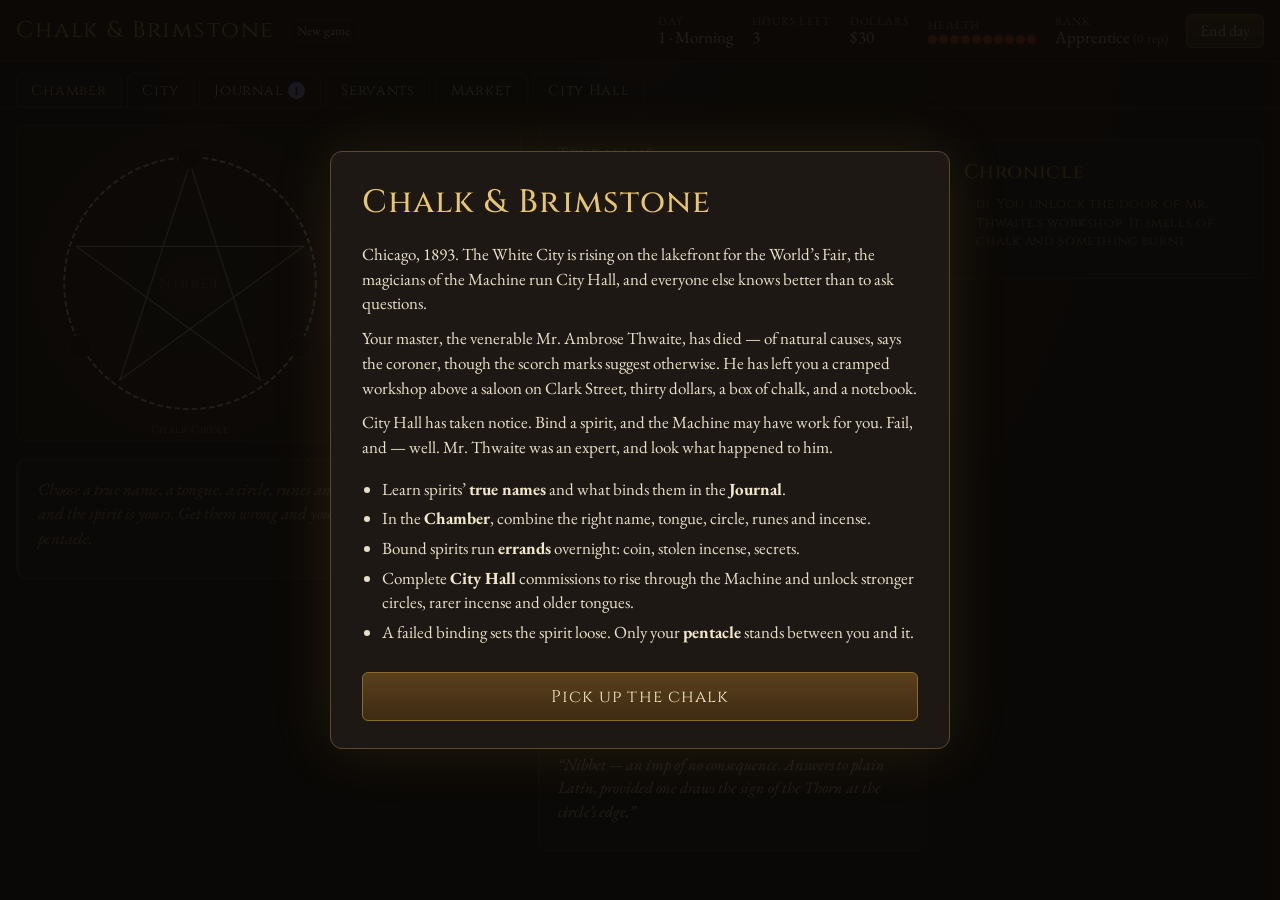
==== index.html @ 0487d66a "Initial version of Chalk & Brimstone Browser summoning game inspired by the Bartimaeus trilogy, set " ====
<!doctype html>
<html lang="en">
<head>
  <meta charset="utf-8">
  <meta name="viewport" content="width=device-width, initial-scale=1">
  <title>Chalk &amp; Brimstone</title>
  <link rel="preconnect" href="https://fonts.googleapis.com">
  <link rel="preconnect" href="https://fonts.gstatic.com" crossorigin>
  <link href="https://fonts.googleapis.com/css2?family=Cinzel:wght@500;700&family=EB+Garamond:ital,wght@0,400;0,600;1,400&family=Noto+Sans+Runic&display=swap" rel="stylesheet">
  <link rel="stylesheet" href="css/style.css">
</head>
<body>
  <header class="topbar">
    <div class="brand">
      <span class="title">Chalk &amp; Brimstone</span>
      <button class="ghost tiny" data-action="new-game">New game</button>
    </div>
    <div class="stats" id="stats"></div>
  </header>

  <nav class="tabs" id="tabs">
    <button data-tab="chamber" data-label="Chamber">Chamber</button>
    <button data-tab="city" data-label="City">City</button>
    <button data-tab="journal" data-label="Journal">Journal</button>
    <button data-tab="servants" data-label="Servants">Servants</button>
    <button data-tab="market" data-label="Market">Market</button>
    <button data-tab="cityhall" data-label="City Hall">City Hall</button>
  </nav>

  <main>
    <section id="view"></section>
    <aside id="log" class="panel"></aside>
  </main>

  <div id="overlay" hidden></div>

  <script src="js/data.js"></script>
  <script src="js/districts.js"></script>
  <script src="js/game.js"></script>
</body>
</html>
---- css/style.css ----
:root {
  --bg: #120f0d;
  --panel: #1d1814;
  --panel-2: #241e19;
  --line: #3a2f25;
  --text: #e9dfc9;
  --muted: #a8998018;
  --dim: #a89980;
  --gold: #c9a24a;
  --gold-hi: #e8c76a;
  --ember: #e0873a;
  --blood: #d0412f;
  --good: #8fbf7a;
  --lore: #b9a6ff;
  --ess: transparent;
  --serif: 'EB Garamond', Georgia, 'Times New Roman', serif;
  --display: 'Cinzel', 'Trajan Pro', Georgia, serif;
  --runic: 'Segoe UI Historic', 'Noto Sans Runic', serif;
}

* { box-sizing: border-box; }

html, body {
  margin: 0;
  background: radial-gradient(ellipse at top, #1f1915 0%, var(--bg) 60%) fixed;
  background-color: var(--bg);
  color: var(--text);
  font-family: var(--serif);
  font-size: 17px;
  line-height: 1.45;
}

h1, h2, h3 { font-family: var(--display); font-weight: 500; letter-spacing: 0.04em; margin: 0 0 0.5em; }
h1 { font-size: 1.9rem; color: var(--gold-hi); }
h2 { font-size: 1.15rem; color: var(--gold); }
h3 { font-size: 0.95rem; color: var(--gold); }
h4 { font-family: var(--display); font-size: 0.8rem; color: var(--dim); margin: 0.8em 0 0.3em; letter-spacing: 0.05em; }
p { margin: 0 0 0.6em; }
small { color: var(--dim); font-size: 0.8em; }
b { color: #f3e7cc; }

.muted { color: var(--dim); }
.small { font-size: 0.9em; }
.warn { color: var(--ember); font-weight: 600; }
.glyph, .rune-glyph { font-family: var(--runic); }

button {
  font-family: var(--serif);
  font-size: 0.95rem;
  color: var(--text);
  background: var(--panel-2);
  border: 1px solid var(--line);
  border-radius: 6px;
  padding: 0.35em 0.8em;
  cursor: pointer;
  transition: border-color 0.15s, background 0.15s;
}
button:hover:not(:disabled) { border-color: var(--gold); }
button:disabled { opacity: 0.4; cursor: not-allowed; }
button.primary { background: linear-gradient(#5a3f1c, #3e2b13); border-color: #8a6a2c; color: #f6e6c0; }
button.primary:hover:not(:disabled) { background: linear-gradient(#6c4c22, #4a3317); }
button.big { width: 100%; padding: 0.7em; font-family: var(--display); letter-spacing: 0.06em; font-size: 1rem; }
button.ghost { background: transparent; }
button.tiny { font-size: 0.75rem; padding: 0.15em 0.6em; }

select {
  font-family: var(--serif);
  font-size: 0.95rem;
  background: var(--panel-2);
  color: var(--text);
  border: 1px solid var(--line);
  border-radius: 6px;
  padding: 0.35em;
  width: 100%;
  margin-top: 0.3em;
}
label { display: block; margin: 0.6em 0; color: var(--dim); font-size: 0.9rem; }

.panel {
  background: var(--panel);
  border: 1px solid var(--line);
  border-radius: 10px;
  padding: 1rem 1.1rem;
}

/* ---------- top bar */

.topbar {
  display: flex;
  flex-wrap: wrap;
  align-items: center;
  justify-content: space-between;
  gap: 0.6rem 1rem;
  padding: 0.8rem 16px;
  border-bottom: 1px solid var(--line);
  background: #17130fdd;
  position: sticky;
  top: 0;
  z-index: 5;
  backdrop-filter: blur(4px);
}
.brand { display: flex; align-items: center; gap: 0.8rem; }
.title { font-family: var(--display); font-size: 1.35rem; color: var(--gold-hi); letter-spacing: 0.08em; }
.stats { display: flex; flex-wrap: wrap; align-items: center; gap: 0.4rem 1.1rem; }
.stat { display: flex; flex-direction: column; line-height: 1.15; }
.stat .k { font-size: 0.68rem; text-transform: uppercase; letter-spacing: 0.08em; color: var(--dim); }
.stat .v { font-size: 1rem; }
.hearts { display: flex; gap: 2px; padding-top: 4px; }
.heart { width: 9px; height: 9px; border-radius: 50%; background: #3a2a24; }
.heart.full { background: var(--blood); box-shadow: 0 0 4px #d0412f88; }

.tabs {
  display: flex;
  gap: 0.3rem;
  padding: 0.6rem 16px 0;
  overflow-x: auto;
  border-bottom: 1px solid var(--line);
}
.tabs button {
  border-radius: 8px 8px 0 0;
  border-bottom: none;
  font-family: var(--display);
  letter-spacing: 0.05em;
  font-size: 0.85rem;
  padding: 0.5em 1em;
  white-space: nowrap;
  background: transparent;
}
.tabs button.active { background: var(--panel); border-color: var(--line); color: var(--gold-hi); }
.badge {
  display: inline-block;
  margin-left: 0.4em;
  min-width: 1.3em;
  padding: 0 0.35em;
  border-radius: 1em;
  background: var(--lore);
  color: #1a1426;
  font-family: var(--serif);
  font-size: 0.75rem;
  font-weight: 600;
  text-align: center;
}
.badge.quiet { background: var(--line); color: var(--text); }

/* ---------- layout */

main {
  display: grid;
  grid-template-columns: minmax(0, 1fr) 320px;
  gap: 1rem;
  padding: 1rem 16px 2rem;
  max-width: 1400px;
  margin: 0 auto;
}
#log { max-height: calc(100vh - 160px); overflow-y: auto; position: sticky; top: 140px; align-self: start; }
#log .entry { font-size: 0.9rem; border-left: 2px solid var(--line); padding-left: 0.6rem; margin-bottom: 0.55rem; }
#log .entry .day { font-family: var(--display); font-size: 0.65rem; color: var(--dim); margin-right: 0.4rem; }
#log .entry.good { border-color: var(--good); }
#log .entry.bad { border-color: var(--blood); }
#log .entry.lore { border-color: var(--lore); font-style: italic; }
#log .entry.info { border-color: transparent; color: var(--dim); font-family: var(--display); font-size: 0.75rem; letter-spacing: 0.05em; }
.src { font-style: normal; color: var(--lore); font-size: 0.85em; margin-right: 0.3em; }

@media (max-width: 960px) {
  main { grid-template-columns: 1fr; }
  #log { position: static; max-height: 360px; }
}

/* ---------- chamber */

.chamber { display: grid; grid-template-columns: minmax(0, 1.3fr) minmax(280px, 1fr); gap: 1rem; }
@media (max-width: 1150px) { .chamber { grid-template-columns: 1fr; } }

.stage {
  background: radial-gradient(circle at 35% 50%, #2a221b 0%, #16120f 70%);
  border: 1px solid var(--line);
  border-radius: 10px;
  overflow: hidden;
}
.chamber-svg { display: block; width: 100%; height: auto; }
.chamber-svg .label { font-family: var(--display); font-size: 13px; fill: var(--dim); letter-spacing: 0.05em; }
.chamber-svg .label.small { font-size: 11px; }
.chamber-svg .band { font-family: var(--runic); font-size: 11px; opacity: 0.75; }
.chamber-svg .rune-glyph { fill: var(--gold-hi); font-size: 20px; }
.chamber-svg .true-name { font-family: var(--display); font-size: 18px; fill: #f3e7cc; opacity: 0.35; letter-spacing: 0.15em; }
.chamber-svg .glow { filter: drop-shadow(0 0 6px #9a7bffaa); }

.chamber-svg .essence { opacity: 0; transition: opacity 0.6s; }
.chamber-svg.m-firm { --ess: #f0cd6a; }
.chamber-svg.m-uneasy { --ess: #e0873a; }
.chamber-svg.m-broken { --ess: #d0412f; }
.chamber-svg.m-firm .essence, .chamber-svg.m-uneasy .essence, .chamber-svg.m-broken .essence { opacity: 1; animation: breathe 3s ease-in-out infinite; }
.chamber-svg.m-firm .true-name, .chamber-svg.m-uneasy .true-name { opacity: 0.9; }
.chamber-svg.summoning { --ess: #b9a6ff; }
.chamber-svg.summoning .essence { opacity: 1; animation: flicker 0.18s infinite alternate; }
.chamber-svg.summoning .spin { animation: spin 1.5s cubic-bezier(.5, 0, .3, 1); }
.chamber-svg.summoning .true-name { opacity: 1; animation: flicker 0.25s infinite alternate; }
.chamber-svg.m-broken .spin { animation: shake 0.4s 2; }

.smoke { opacity: 0; animation: rise 3.2s ease-out infinite; }
.smoke.s1 { animation-delay: 1.05s; }
.smoke.s2 { animation-delay: 2.1s; }

@keyframes spin { to { transform: rotate(360deg); } }
@keyframes breathe { 50% { opacity: 0.6; } }
@keyframes flicker { from { opacity: 0.5; } to { opacity: 1; } }
@keyframes shake { 25% { transform: translateX(-6px); } 75% { transform: translateX(6px); } }
@keyframes rise {
  0% { opacity: 0; transform: translateY(10px); }
  25% { opacity: 0.7; }
  100% { opacity: 0; transform: translateY(-50px) scaleX(1.6); }
}

.manifest {
  margin-top: 1rem;
  background: var(--panel);
  border: 1px solid var(--line);
  border-left: 3px solid var(--line);
  border-radius: 10px;
  padding: 1rem 1.1rem;
}
.manifest.empty, .manifest.pending { color: var(--dim); font-style: italic; }
.manifest.outcome-firm { border-left-color: var(--gold-hi); }
.manifest.outcome-uneasy { border-left-color: var(--ember); }
.manifest.outcome-broken { border-left-color: var(--blood); }
.manifest.outcome-silence { border-left-color: var(--dim); }
.m-head { display: flex; justify-content: space-between; align-items: baseline; gap: 1rem; }
.manifest blockquote {
  margin: 0.8em 0 0.4em;
  padding: 0.6em 0.9em;
  background: var(--panel-2);
  border-radius: 6px;
  font-size: 1.05rem;
}
.footnote { font-size: 0.85rem; color: var(--dim); font-style: italic; border-top: 1px solid var(--line); padding-top: 0.4em; }

.tag {
  font-family: var(--display);
  font-size: 0.7rem;
  letter-spacing: 0.06em;
  color: var(--dim);
  border: 1px solid var(--line);
  border-radius: 1em;
  padding: 0.1em 0.7em;
  white-space: nowrap;
}

.controls { display: flex; flex-direction: column; gap: 0.2rem; }
.ctl { margin-bottom: 0.6rem; }
.ctl h3 { margin-bottom: 0.35em; }
.chips { display: flex; flex-wrap: wrap; gap: 0.35rem; }
.chip { display: inline-flex; align-items: baseline; gap: 0.35em; border-radius: 1em; padding: 0.25em 0.75em; }
.chip small { font-size: 0.72em; }
.chip.on { border-color: var(--gold); background: #3e2f17; color: #fff3d6; box-shadow: 0 0 0 1px #c9a24a55 inset; }
.chip .glyph { color: var(--gold-hi); }
.hint { color: var(--dim); font-style: italic; font-size: 0.9rem; margin-top: 0.4rem; min-height: 1.4em; }

.notes { border-top: 1px solid var(--line); padding-top: 0.8rem; margin-top: 0.4rem; }
.frag { font-style: italic; font-size: 0.95rem; }
.frag .src { display: block; }
.obs { margin: 0; padding-left: 1.1rem; font-size: 0.9rem; }

/* ---------- city */

.city { display: grid; grid-template-columns: minmax(0, 1.3fr) minmax(280px, 1fr); gap: 1rem; align-items: start; }
@media (max-width: 1150px) { .city { grid-template-columns: 1fr; } }

.stage.map { background: #17120e; }
.city-svg { display: block; width: 100%; height: auto; }
.city-svg .grid line { stroke: #2a2119; stroke-width: 1; }
.city-svg .lake { fill: #0e1b23; }
.city-svg .shore { fill: none; stroke: #2e4a57; stroke-width: 2; }
.city-svg .waves path { fill: none; stroke: #1f3a47; stroke-width: 1.5; }
.city-svg .lake-label { font-family: var(--display); font-size: 15px; letter-spacing: 0.5em; fill: #2f5466; }
.city-svg .river { fill: none; stroke: #24485a; stroke-width: 7; stroke-linecap: round; }
.city-svg .river-label { font-family: var(--serif); font-style: italic; font-size: 12px; fill: #4f7586; }
.city-svg .area-label { font-family: var(--display); font-size: 11px; letter-spacing: 0.2em; fill: #4a3d30; }

.d-marker { cursor: pointer; outline: none; }
.d-marker .halo { fill: transparent; stroke: transparent; stroke-width: 2; }
.d-marker .dot { fill: #2a2018; stroke: var(--gold); stroke-width: 2; transition: fill 0.15s; }
.d-marker .initial { font-family: var(--display); font-size: 14px; fill: var(--gold-hi); pointer-events: none; }
.d-marker .name { font-family: var(--display); font-size: 12.5px; fill: var(--text); letter-spacing: 0.03em; paint-order: stroke; stroke: #17120e; stroke-width: 4px; }
.d-marker .lock { font-family: var(--serif); font-style: italic; font-size: 11px; fill: var(--dim); paint-order: stroke; stroke: #17120e; stroke-width: 4px; }
.d-marker:hover .dot, .d-marker:focus-visible .dot { fill: #3e2f17; }
.d-marker:focus-visible .halo { stroke: var(--gold); stroke-dasharray: 3 3; }
.d-marker.sel .halo { stroke: var(--gold-hi); }
.d-marker.sel .dot { fill: #4a3617; }
.d-marker.locked { opacity: 0.45; }
.d-marker.locked .dot { stroke: var(--dim); }
.d-marker.pending .halo { stroke: var(--ember); animation: breathe 1.2s ease-in-out infinite; }

.d-head { display: flex; justify-content: space-between; align-items: baseline; gap: 0.8rem; flex-wrap: wrap; }
.pips { display: inline-flex; gap: 3px; margin-left: 0.3em; vertical-align: middle; }
.pips i { width: 7px; height: 7px; border-radius: 50%; background: var(--line); }
.pips i.on { background: var(--ember); }

.choices { display: flex; flex-direction: column; gap: 0.5rem; margin-top: 0.8rem; }
.choice { display: flex; flex-wrap: wrap; align-items: baseline; gap: 0.2rem 0.6rem; text-align: left; padding: 0.6em 0.9em; }
.choice span { flex: 1; }
.choice .cost { color: var(--gold); font-size: 0.85em; }
.choice .why { flex-basis: 100%; color: var(--ember); font-style: italic; }
.choice:disabled { opacity: 0.55; }

.result { border-top: 1px solid var(--line); margin-top: 0.8rem; padding-top: 0.8rem; }
.fx { color: var(--gold); font-size: 0.9em; }
#log .fx { font-size: 0.95em; }
.badge.alert { background: var(--ember); color: #1a1008; }

/* ---------- journal / servants / cards */

.row { display: flex; flex-wrap: wrap; justify-content: space-between; align-items: center; gap: 1rem; }
.cards { display: grid; grid-template-columns: repeat(auto-fill, minmax(280px, 1fr)); gap: 1rem; margin-top: 1rem; }
.card header { display: flex; justify-content: space-between; align-items: baseline; gap: 0.6rem; margin-bottom: 0.4rem; }
.card header h3 { font-size: 1.1rem; margin: 0; }
.card.tier-2 { border-top: 2px solid #7aa3b8; }
.card.tier-3 { border-top: 2px solid #5f8fd6; }
.card.tier-4 { border-top: 2px solid var(--ember); }
.card.tier-5 { border-top: 2px solid #9a7bff; }
.card.servant.firm { border-top: 2px solid var(--gold); }
.card.servant.uneasy { border-top: 2px solid var(--ember); }
.card > button { margin-top: 0.5rem; }

/* ---------- market */

.market { display: grid; grid-template-columns: repeat(auto-fill, minmax(340px, 1fr)); gap: 1rem; }
.shop-row { display: flex; justify-content: space-between; align-items: center; gap: 0.8rem; padding: 0.5rem 0; border-top: 1px solid var(--line); }
.shop-row p { margin: 0; }
.shop-row.is-locked { opacity: 0.55; }
.shop-row .buy { display: flex; gap: 0.3rem; flex-shrink: 0; }
.owned { color: var(--good); font-size: 0.9rem; }
.locked { color: var(--dim); font-size: 0.8rem; font-family: var(--display); }

/* ---------- city hall */

.cityhall { display: grid; gap: 1rem; }
.ladder { margin: 0; padding-left: 1.3rem; }
.ladder li { color: var(--dim); }
.ladder li.reached { color: var(--gold-hi); }
.done { padding-left: 1.1rem; margin: 0; }
.done li { margin-bottom: 0.4em; }

/* ---------- overlay */

#overlay {
  position: fixed;
  inset: 0;
  background: #0a0806e6;
  display: grid;
  place-items: center;
  padding: 16px;
  z-index: 20;
}
#overlay[hidden] { display: none; }
.dialog {
  max-width: 620px;
  max-height: 90vh;
  overflow-y: auto;
  background: var(--panel);
  border: 1px solid #5a4a2a;
  border-radius: 12px;
  padding: 1.6rem 1.8rem;
  box-shadow: 0 0 60px #c9a24a22;
}
.dialog ul { padding-left: 1.2rem; }
.dialog li { margin-bottom: 0.3em; }
.dialog button { margin-top: 0.6rem; }

@media (max-width: 600px) {
  body { font-size: 16px; }
  .dialog { padding: 1.2rem; }
  .market { grid-template-columns: 1fr; }
}

@media (max-width: 720px) {
  .topbar { position: static; }
  .tabs { gap: 0.15rem; }
  .tabs button { padding: 0.45em 0.6em; font-size: 0.75rem; letter-spacing: 0.02em; }
}
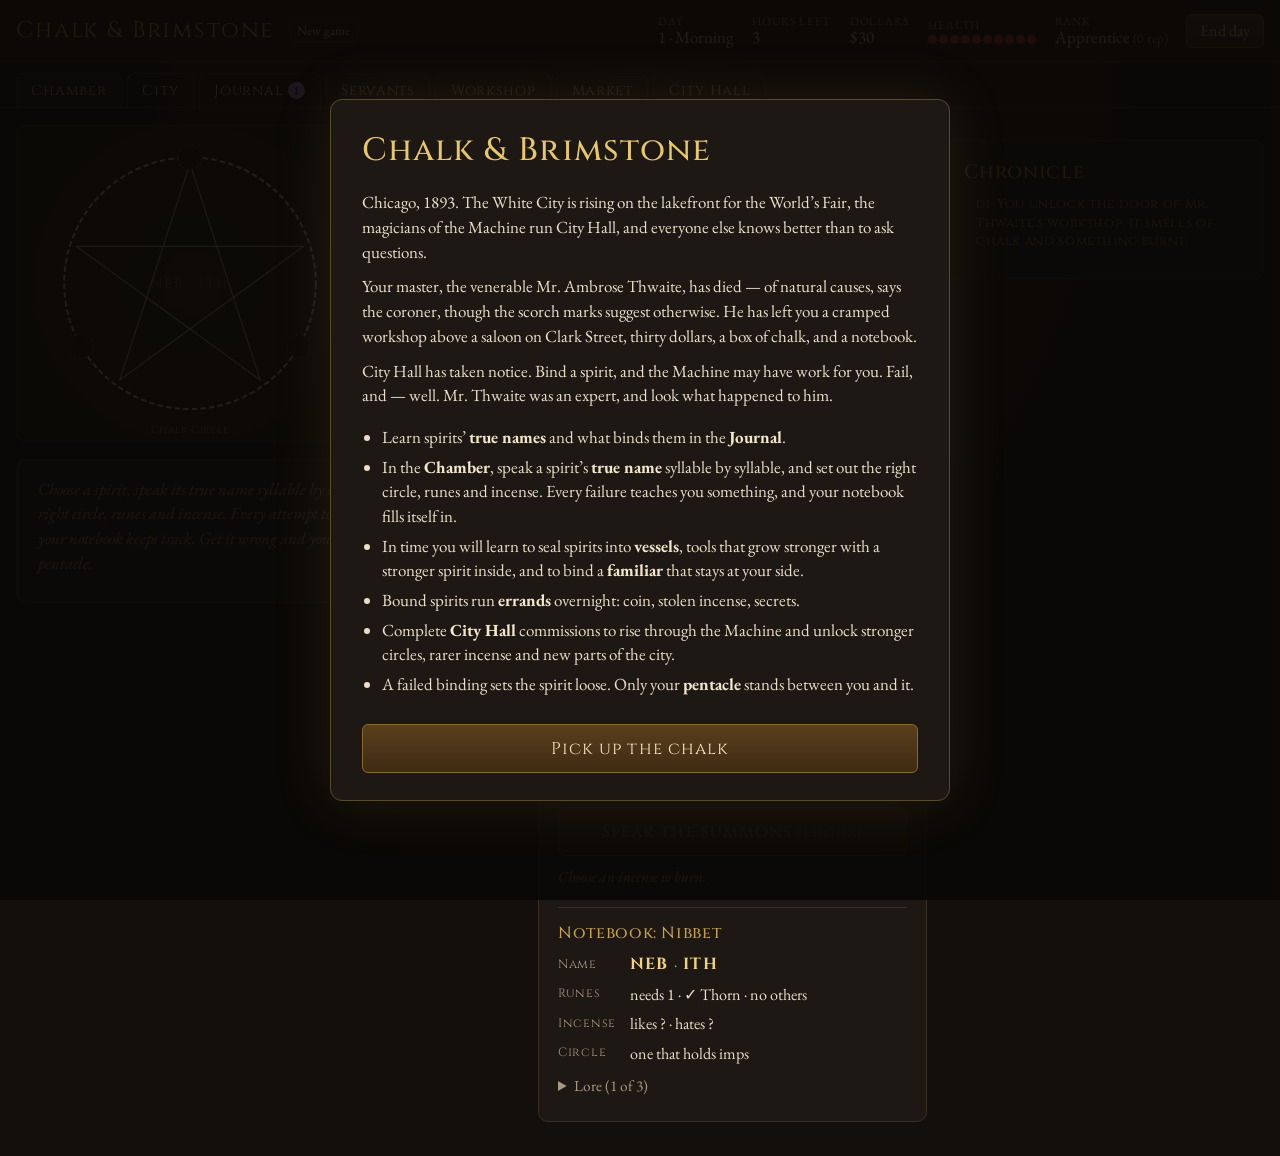
==== commit 88756eb9: "Add binding clauses, vessels and the familiar Every incantation now ends in a binding clause: of Ser" ====
--- a/index.html
+++ b/index.html
@@ -23,6 +23,7 @@
     <button data-tab="city" data-label="City">City</button>
     <button data-tab="journal" data-label="Journal">Journal</button>
     <button data-tab="servants" data-label="Servants">Servants</button>
+    <button data-tab="workshop" data-label="Workshop">Workshop</button>
     <button data-tab="market" data-label="Market">Market</button>
     <button data-tab="cityhall" data-label="City Hall">City Hall</button>
   </nav>
--- a/css/style.css
+++ b/css/style.css
@@ -182,7 +182,8 @@
 .chamber-svg .label.small { font-size: 11px; }
 .chamber-svg .band { font-family: var(--runic); font-size: 11px; opacity: 0.75; }
 .chamber-svg .rune-glyph { fill: var(--gold-hi); font-size: 20px; }
-.chamber-svg .true-name { font-family: var(--display); font-size: 18px; fill: #f3e7cc; opacity: 0.35; letter-spacing: 0.15em; }
+.chamber-svg .true-name { font-family: var(--display); font-size: 17px; fill: #f3e7cc; opacity: 0.35; letter-spacing: 0.15em; }
+.chamber-svg .true-name.long { font-size: 12px; letter-spacing: 0.08em; }
 .chamber-svg .glow { filter: drop-shadow(0 0 6px #9a7bffaa); }
 
 .chamber-svg .essence { opacity: 0; transition: opacity 0.6s; }
@@ -258,7 +259,57 @@
 .notes { border-top: 1px solid var(--line); padding-top: 0.8rem; margin-top: 0.4rem; }
 .frag { font-style: italic; font-size: 0.95rem; }
 .frag .src { display: block; }
-.obs { margin: 0; padding-left: 1.1rem; font-size: 0.9rem; }
+
+/* ---------- true names */
+
+.syl {
+  font-family: var(--display);
+  font-style: normal;
+  font-weight: 700;
+  letter-spacing: 0.08em;
+  color: var(--gold-hi);
+}
+.syl.exact { color: #f3d27a; }
+.syl.near { color: var(--ember); }
+.syl.none { color: var(--dim); text-decoration: line-through; text-decoration-color: #a8998088; }
+.syl.unknown { color: var(--dim); }
+.dot { color: var(--dim); margin: 0 0.25em; }
+
+.slots { display: flex; flex-wrap: wrap; align-items: center; gap: 0.1rem; margin-bottom: 0.5rem; }
+.slots.small { margin: 0; font-size: 0.95rem; }
+.slots.spoken { font-size: 1.15rem; margin-bottom: 0.6rem; }
+.slots.spoken .syl { padding: 0.1em 0.45em; border-radius: 5px; background: var(--panel-2); border: 1px solid var(--line); }
+.slots.spoken .syl.exact { border-color: #8a6a2c; background: #3a2c12; }
+.slots.spoken .syl.near { border-color: #8a4f22; background: #33200f; }
+
+.slot {
+  min-width: 3.6em;
+  font-family: var(--display);
+  font-weight: 700;
+  letter-spacing: 0.08em;
+  text-align: center;
+  padding: 0.45em 0.5em;
+  border-radius: 6px;
+  background: #15110e;
+  border: 1px dashed #5a4a3a;
+  color: var(--text);
+}
+.slot.empty { color: var(--dim); }
+.slot:not(.empty) { border-style: solid; border-color: var(--gold); }
+.slot.exact { background: #3a2c12; color: #f3d27a; }
+
+.palette { display: grid; grid-template-columns: repeat(auto-fill, minmax(3.6em, 1fr)); gap: 0.3rem; }
+.syl-key { font-family: var(--display); font-weight: 700; letter-spacing: 0.06em; font-size: 0.8rem; padding: 0.4em 0; }
+.syl-key.exact { border-color: #8a6a2c; background: #3a2c12; color: #f3d27a; }
+.syl-key.near { border-color: #8a4f22; background: #33200f; color: #f0a868; }
+.syl-key.none { opacity: 0.4; text-decoration: line-through; }
+.syl-key.used { outline: 2px solid var(--gold-hi); outline-offset: 1px; }
+
+.sheet { display: grid; grid-template-columns: auto 1fr; gap: 0.35rem 0.8rem; margin: 0 0 0.6rem; font-size: 0.95rem; }
+.sheet dt { font-family: var(--display); font-size: 0.72rem; letter-spacing: 0.06em; color: var(--dim); padding-top: 0.2em; }
+.sheet dd { margin: 0; }
+.ded { color: var(--lore); font-size: 0.75em; margin-left: 0.15em; vertical-align: super; cursor: help; }
+details.lore summary { cursor: pointer; color: var(--dim); font-size: 0.9rem; margin-bottom: 0.4rem; }
 
 /* ---------- city */
 
@@ -307,6 +358,31 @@
 #log .fx { font-size: 0.95em; }
 .badge.alert { background: var(--ember); color: #1a1008; }
 
+.choice .via { color: var(--lore); font-style: italic; font-size: 0.8em; }
+.choice.revealed { border-color: #5a4a8a; background: #221d2c; }
+.choice .risk { flex-basis: 100%; color: var(--ember); font-size: 0.85em; }
+
+/* ---------- clauses, familiar, workshop */
+
+.clause-desc { margin: 0.35rem 0 0; }
+.familiar-says {
+  font-size: 0.92rem;
+  font-style: italic;
+  border-left: 2px solid var(--lore);
+  padding: 0.2rem 0 0.2rem 0.6rem;
+  margin: 0 0 0.6rem;
+}
+.section-title { margin: 1.2rem 0 0.6rem; }
+.workshop .cards { margin-top: 0; }
+.card.familiar { max-width: 640px; border-top: 2px solid var(--lore); }
+.card.vessel.filled { border-top: 2px solid var(--gold); }
+.abilities { list-style: none; padding: 0; margin: 0.4rem 0 0.6rem; }
+.abilities li { display: flex; gap: 0.6rem; align-items: baseline; color: var(--dim); margin-bottom: 0.3rem; font-size: 0.92rem; }
+.abilities li .tag { min-width: 5.2em; text-align: center; }
+.abilities li.on { color: var(--text); }
+.abilities li.on .tag { color: var(--lore); border-color: #5a4a8a; }
+.row-btns { display: flex; flex-wrap: wrap; gap: 0.4rem; align-items: center; margin-top: 0.6rem; }
+
 /* ---------- journal / servants / cards */
 
 .row { display: flex; flex-wrap: wrap; justify-content: space-between; align-items: center; gap: 1rem; }
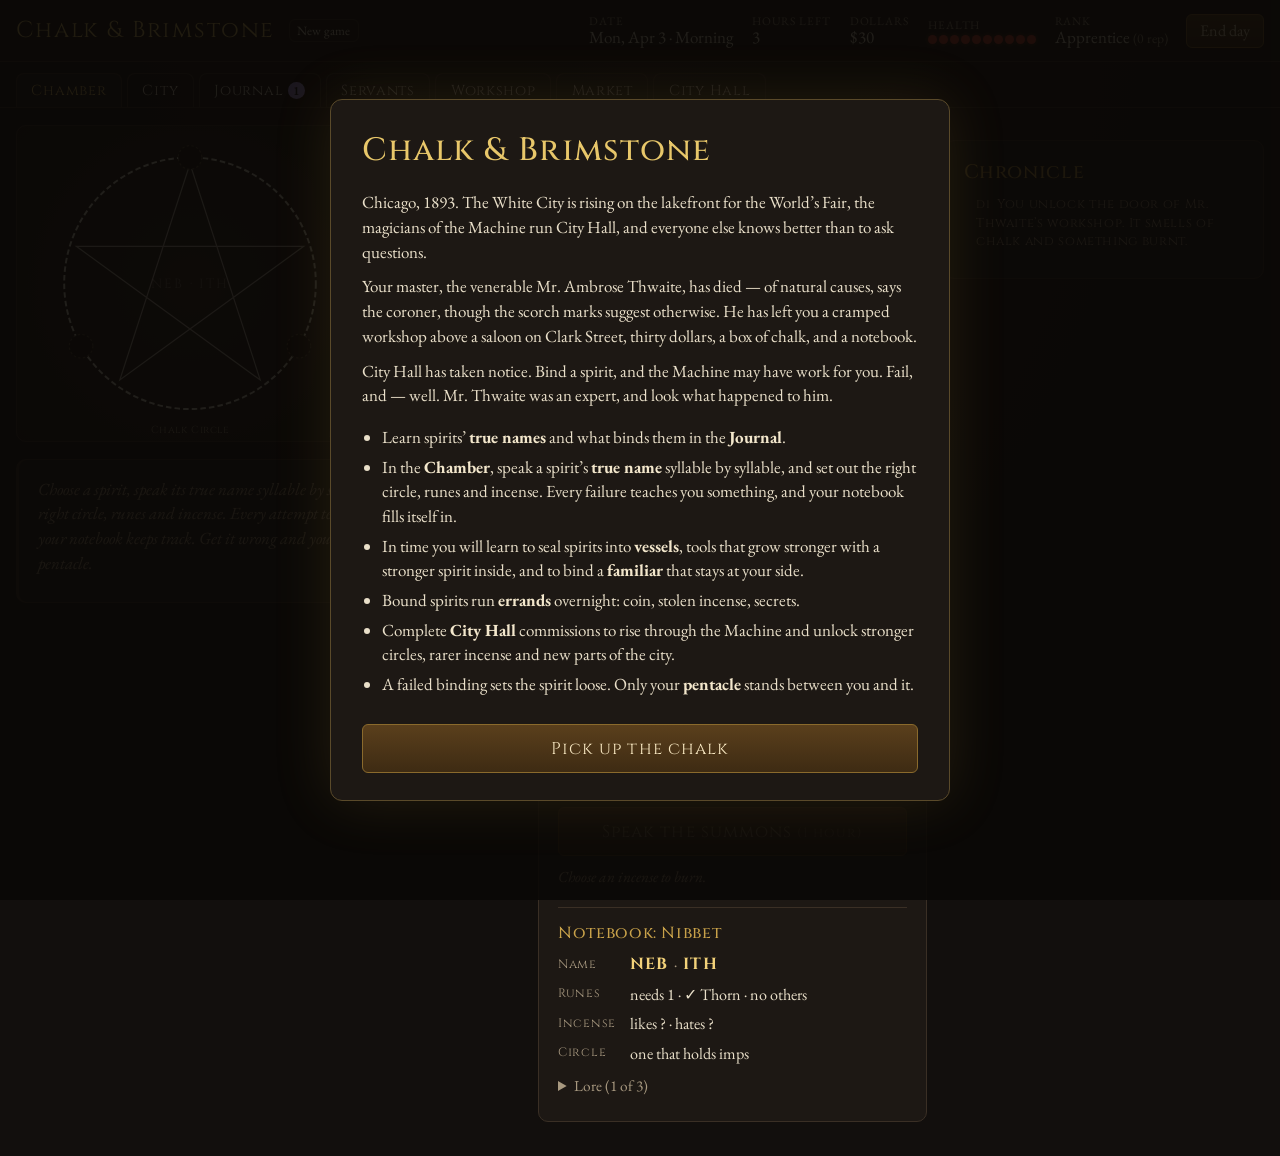
==== commit 98239618: "Add district places, a calendar, the Clarion and current events Districts now have fixed places with" ====
--- a/index.html
+++ b/index.html
@@ -37,6 +37,7 @@
 
   <script src="js/data.js"></script>
   <script src="js/districts.js"></script>
+  <script src="js/events.js"></script>
   <script src="js/game.js"></script>
 </body>
 </html>
--- a/css/style.css
+++ b/css/style.css
@@ -358,6 +358,36 @@
 #log .fx { font-size: 0.95em; }
 .badge.alert { background: var(--ember); color: #1a1008; }
 
+/* ---------- newspaper and places */
+
+.newspaper { margin-bottom: 1rem; background: #e9dfc9; color: #1d1814; border-color: #b9a888; }
+.masthead {
+  display: flex;
+  flex-wrap: wrap;
+  justify-content: space-between;
+  align-items: baseline;
+  gap: 0.2rem 1rem;
+  border-bottom: 3px double #1d1814;
+  padding-bottom: 0.3rem;
+  margin-bottom: 0.5rem;
+}
+.paper-name { font-family: var(--display); font-weight: 700; font-size: 1.25rem; letter-spacing: 0.06em; }
+.paper-date { font-style: italic; font-size: 0.9rem; }
+.headline { font-family: var(--display); font-weight: 700; font-size: 1rem; line-height: 1.3; margin: 0.4rem 0 0; }
+.headline + .headline { border-top: 1px solid #b9a888; padding-top: 0.4rem; font-size: 0.9rem; }
+
+.place { border-top: 1px solid var(--line); padding-top: 0.8rem; margin-top: 0.8rem; }
+.place h3 { margin-bottom: 0.2rem; }
+.place .choices { margin-top: 0.5rem; }
+.place.has-event { border-top: 2px solid var(--ember); }
+.place.closed h3 { color: var(--dim); text-decoration: line-through; }
+.choice.event { border-color: #8a4f22; background: #2a1c10; }
+.place .result { margin-top: 0.6rem; }
+.d-marker .news { fill: var(--ember); stroke: #17120e; stroke-width: 2; animation: breathe 1.4s ease-in-out infinite; }
+.d-marker.home .initial { font-size: 17px; }
+#log .entry.news { border-color: #b9a888; }
+.paper { font-style: italic; color: #d6c9a8; margin-right: 0.3em; }
+
 .choice .via { color: var(--lore); font-style: italic; font-size: 0.8em; }
 .choice.revealed { border-color: #5a4a8a; background: #221d2c; }
 .choice .risk { flex-basis: 100%; color: var(--ember); font-size: 0.85em; }
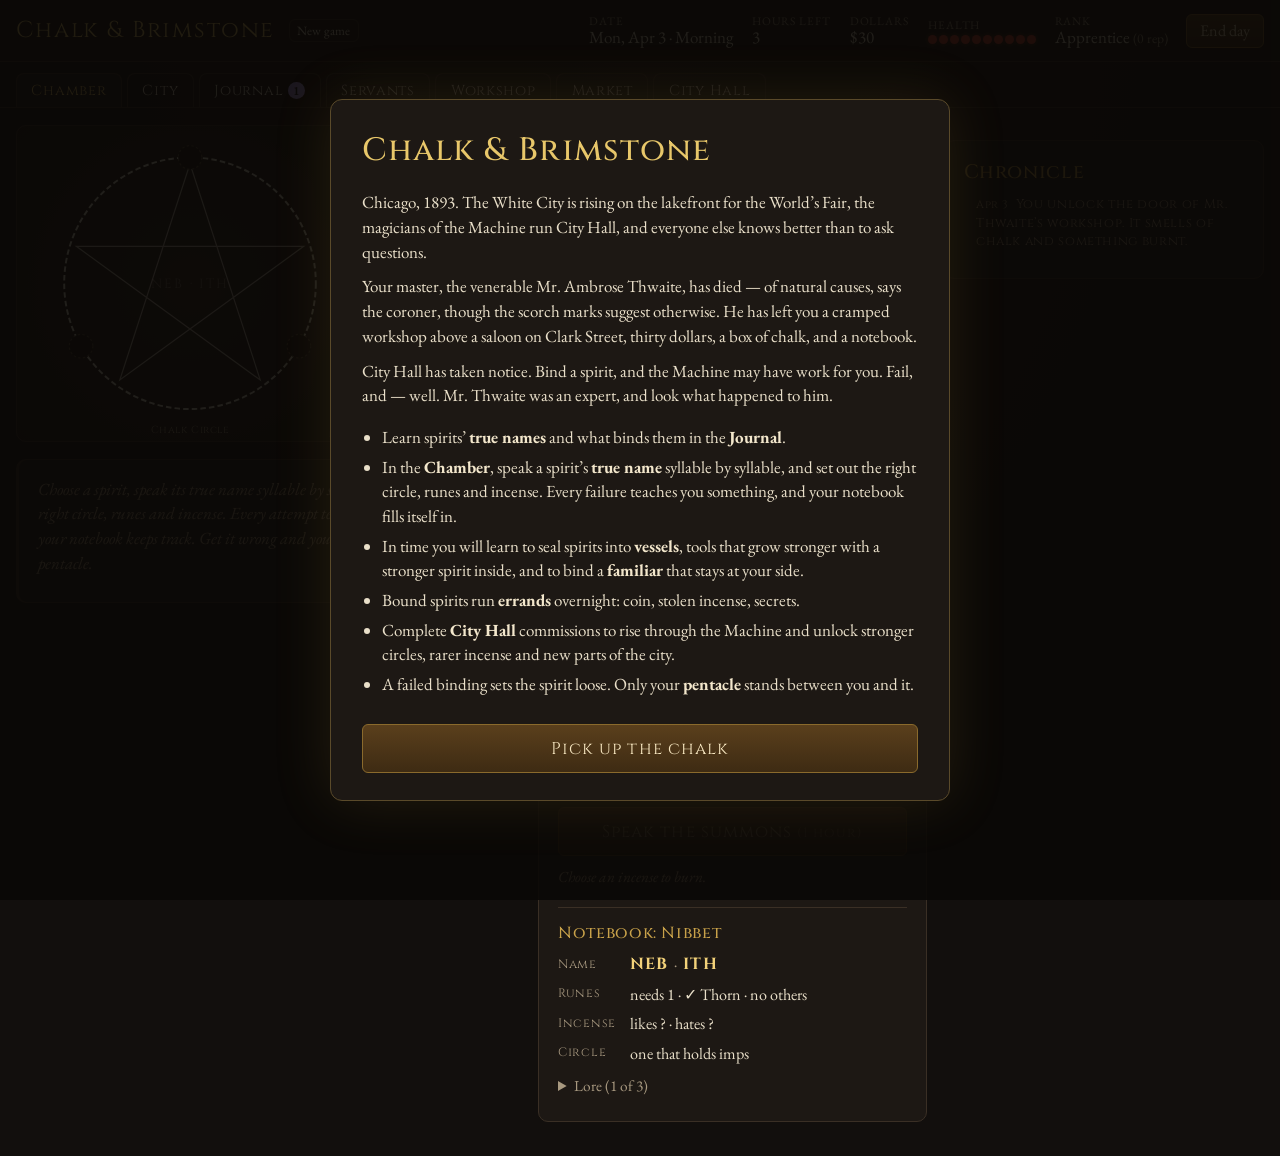
==== commit 76cdb47e: "Add a playtest tool, seedable randomness and fresh script loading - tools/playtest.html plays seeded" ====
--- a/index.html
+++ b/index.html
@@ -7,7 +7,11 @@
   <link rel="preconnect" href="https://fonts.googleapis.com">
   <link rel="preconnect" href="https://fonts.gstatic.com" crossorigin>
   <link href="https://fonts.googleapis.com/css2?family=Cinzel:wght@500;700&family=EB+Garamond:ital,wght@0,400;0,600;1,400&family=Noto+Sans+Runic&display=swap" rel="stylesheet">
-  <link rel="stylesheet" href="css/style.css">
+  <script>
+    // Files load with a timestamp, so a browser never runs a mix of cached old files and new ones after an update.
+    const FRESH = `?v=${Date.now()}`;
+    document.write(`<link rel="stylesheet" href="css/style.css${FRESH}">`);
+  </script>
 </head>
 <body>
   <header class="topbar">
@@ -35,9 +39,11 @@
 
   <div id="overlay" hidden></div>
 
-  <script src="js/data.js"></script>
-  <script src="js/districts.js"></script>
-  <script src="js/events.js"></script>
-  <script src="js/game.js"></script>
+  <script>
+    // in this order: game.js expects everything before it
+    for (const src of ['js/data.js', 'js/districts.js', 'js/events.js', 'js/ithzar.js', 'js/game.js']) {
+      document.write(`<script src="${src}${FRESH}"><\/script>`);
+    }
+  </script>
 </body>
 </html>
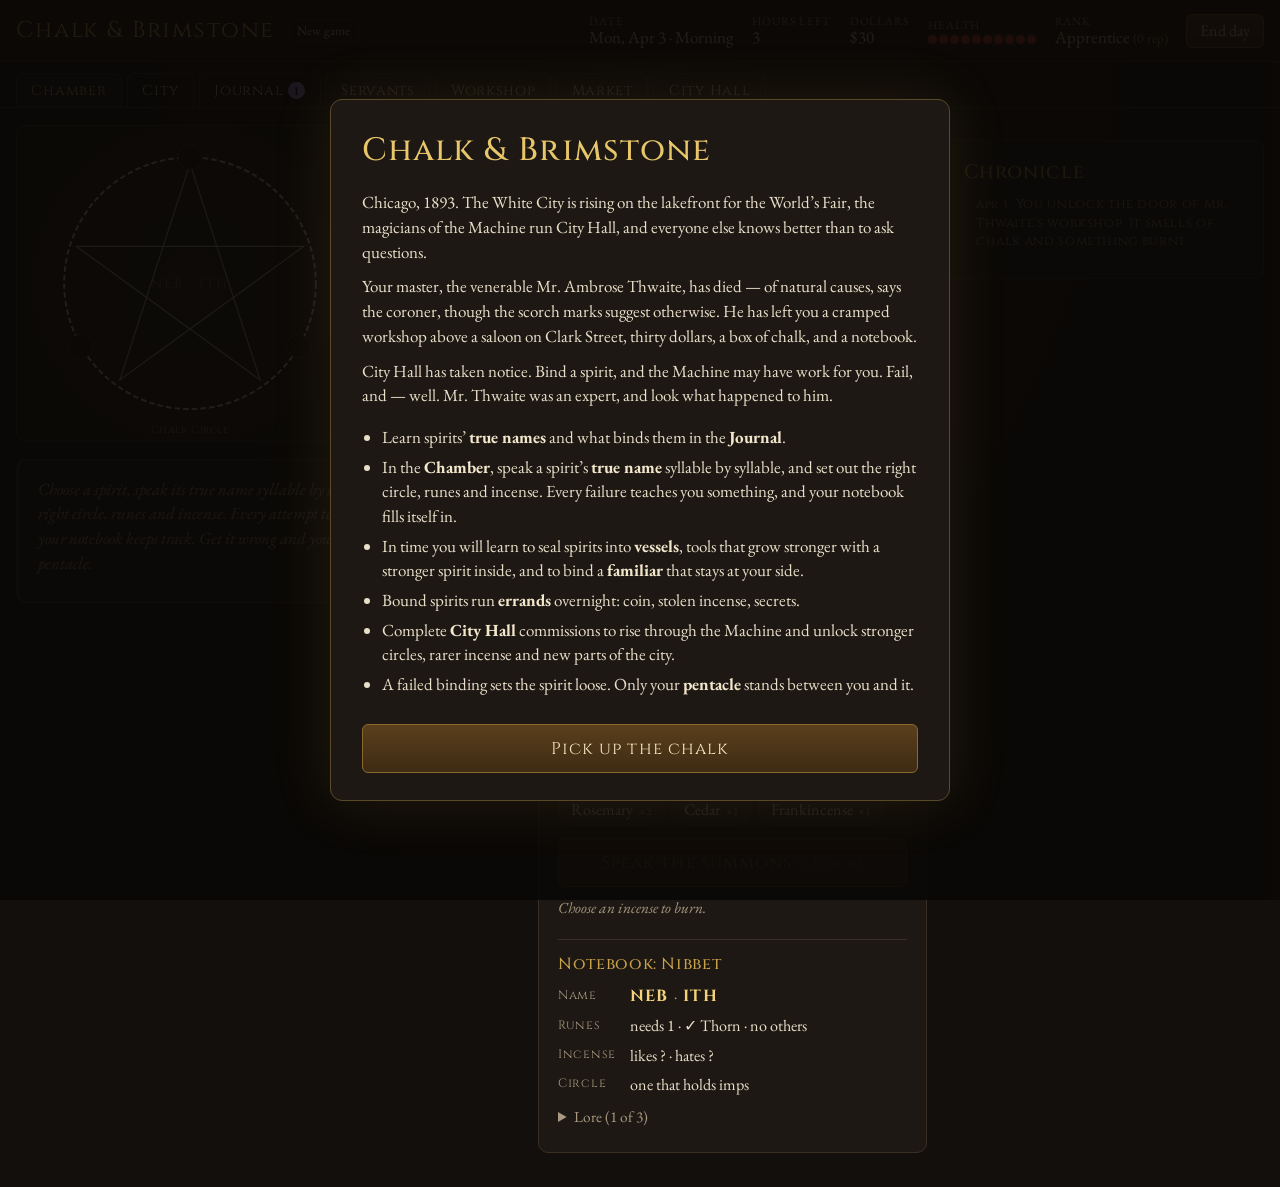
==== commit bb9754c3: "Split game.js into engine, ui and main files js/game.js (about 2,400 lines) becomes js/engine/ (core" ====
--- a/index.html
+++ b/index.html
@@ -40,8 +40,11 @@
   <div id="overlay" hidden></div>
 
   <script>
-    // in this order: game.js expects everything before it
-    for (const src of ['js/data.js', 'js/districts.js', 'js/events.js', 'js/ithzar.js', 'js/game.js']) {
+    // content first, then the engine, the interface, and main.js (which starts the game) last
+    const SCRIPTS = ['js/data.js', 'js/districts.js', 'js/events.js', 'js/ithzar.js',
+      'js/engine/core.js', 'js/engine/notebook.js', 'js/engine/spirits.js', 'js/engine/companion.js',
+      'js/engine/chamber.js', 'js/engine/city.js', 'js/engine/day.js', 'js/ui/shell.js', 'js/ui/chamber.js', 'js/ui/city.js', 'js/main.js'];
+    for (const src of SCRIPTS) {
       document.write(`<script src="${src}${FRESH}"><\/script>`);
     }
   </script>
